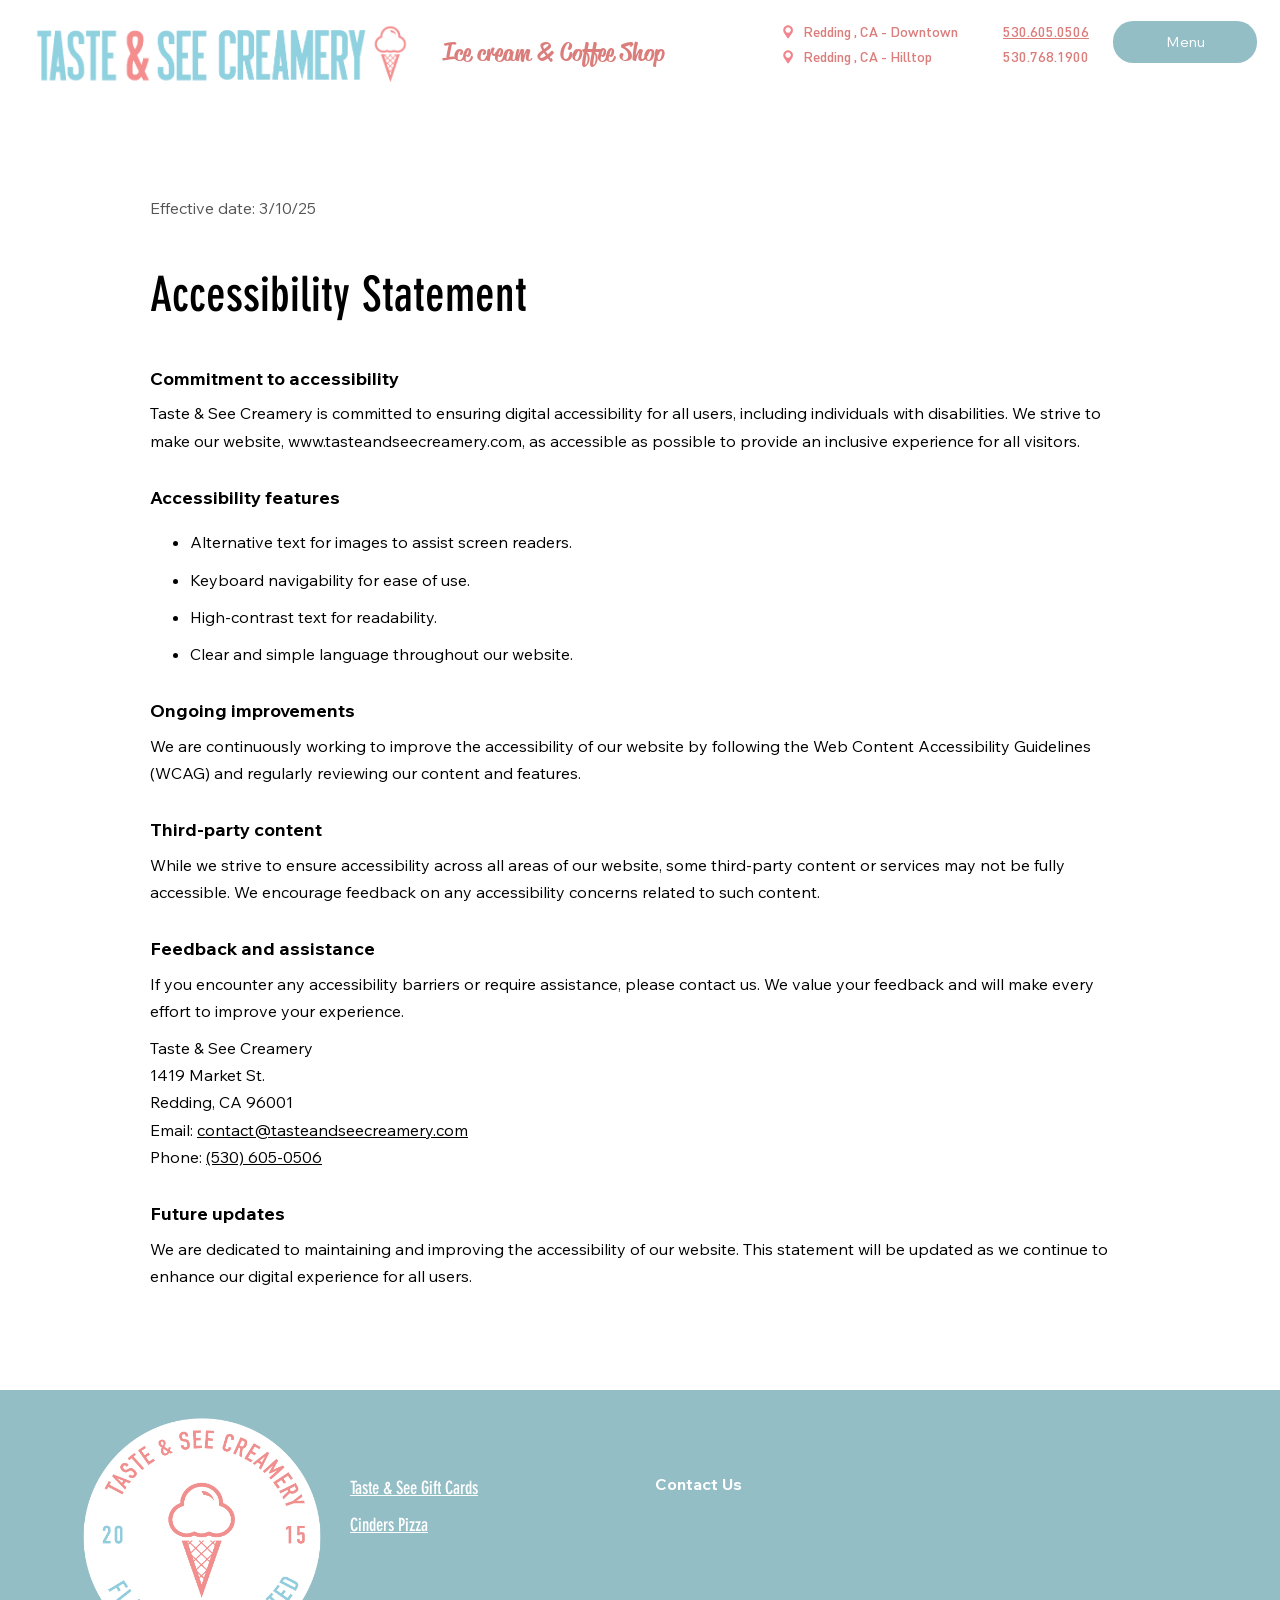
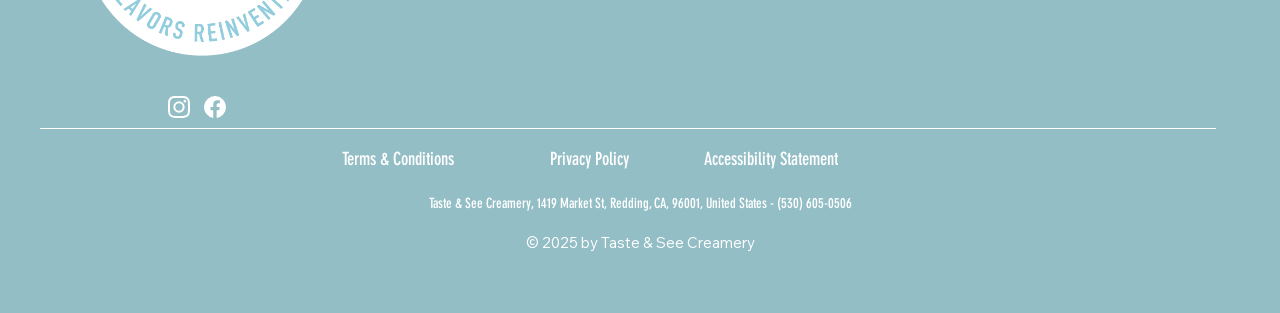
==== accessibility.html @ fcf1e61f "Taste & See Creamery website Co-Authored-By: Claude Fable 5.1 <noreply@anthropic.com>" ====
<!DOCTYPE html>
<html lang="en">
<head>
<meta charset="utf-8">
<meta name="viewport" content="width=device-width, initial-scale=1">
<title>Accessibility Statement | Taste &amp; See Creamery</title>
<link rel="icon" href="img/wix/86af10_9a9928d411ac4c358d7d8c11720d2259~mv2.png">
<link rel="stylesheet" href="css/style.css">
</head>
<body>
<header class="hdr">
  <a class="hdr__logo" href="index.html"><img src="img/wix/86af10_097263746ddf41e6ac3318689db010c1~mv2.png" alt="Taste &amp; See Creamery"></a>
  <p class="hdr__tag">Ice cream &amp; Coffee Shop</p>
  <ul class="hdr__locs">
    <li><img src="img/wix/86af10_3991dd9231b14ca2b94804d29038016c~mv2.png" alt=""><span class="name">Redding , CA - Downtown</span><a class="tel tel--u" href="tel:+15306050506">530.605.0506</a></li>
    <li><img src="img/wix/86af10_3991dd9231b14ca2b94804d29038016c~mv2.png" alt=""><span class="name">Redding , CA - Hilltop</span><a class="tel" href="tel:+15307681900">530.768.1900</a></li>
  </ul>
  <a class="hdr__menu" href="index.html#flavors">Menu</a>
</header>
<div class="spacer" id="top"></div>

<main class="legal">
    <p class="eff">Effective date: 3/10/25</p>
    <h1>Accessibility Statement</h1>

    <h2>Commitment to accessibility</h2>
    <p>Taste &amp; See Creamery is committed to ensuring digital accessibility for all users, including individuals with disabilities. We strive to make our website, www.tasteandseecreamery.com, as accessible as possible to provide an inclusive experience for all visitors.</p>

    <h2>Accessibility features</h2>
    <ul>
      <li>Alternative text for images to assist screen readers.</li>
      <li>Keyboard navigability for ease of use.</li>
      <li>High-contrast text for readability.</li>
      <li>Clear and simple language throughout our website.</li>
    </ul>

    <h2>Ongoing improvements</h2>
    <p>We are continuously working to improve the accessibility of our website by following the Web Content Accessibility Guidelines (WCAG) and regularly reviewing our content and features.</p>

    <h2>Third-party content</h2>
    <p>While we strive to ensure accessibility across all areas of our website, some third-party content or services may not be fully accessible. We encourage feedback on any accessibility concerns related to such content.</p>

    <h2>Feedback and assistance</h2>
    <p>If you encounter any accessibility barriers or require assistance, please contact us. We value your feedback and will make every effort to improve your experience.</p>
    <p>Taste &amp; See Creamery<br>1419 Market St.<br>Redding, CA 96001<br>Email: <a href="mailto:contact@tasteandseecreamery.com">contact@tasteandseecreamery.com</a><br>Phone: <a href="tel:+15306050506">(530) 605-0506</a></p>

    <h2>Future updates</h2>
    <p>We are dedicated to maintaining and improving the accessibility of our website. This statement will be updated as we continue to enhance our digital experience for all users.</p>
  </main>
<footer class="ftr">
  <img class="ftr__logo" src="img/wix/86af10_9a9928d411ac4c358d7d8c11720d2259~mv2.png" alt="Taste &amp; See Creamery, est. 2015, flavors reinvented">
  <ul class="ftr__links">
    <li><a href="https://order.toasttab.com/egiftcards/taste-and-sea-creamery-downtown-new-1419-market-street">Taste &amp; See Gift Cards</a></li>
    <li><a href="http://www.cinderspizza.com">Cinders Pizza</a></li>
  </ul>
  <a class="ftr__contact" href="mailto:contact@tasteandseecreamery.com">Contact Us</a>
  <div class="ftr__social">
    <a href="https://www.instagram.com/tasteandseecreamery" aria-label="Instagram"><svg viewBox="0 0 24 24"><path d="M12 2.2c3.2 0 3.6 0 4.8.1 1.2.1 1.8.2 2.2.4.6.2 1 .5 1.4.9.4.4.7.8.9 1.4.2.4.4 1 .4 2.2.1 1.3.1 1.6.1 4.8s0 3.6-.1 4.8c-.1 1.2-.2 1.8-.4 2.2-.2.6-.5 1-.9 1.4-.4.4-.8.7-1.4.9-.4.2-1 .4-2.2.4-1.3.1-1.6.1-4.8.1s-3.6 0-4.8-.1c-1.2-.1-1.8-.2-2.2-.4-.6-.2-1-.5-1.4-.9-.4-.4-.7-.8-.9-1.4-.2-.4-.4-1-.4-2.2C2.2 15.6 2.2 15.2 2.2 12s0-3.6.1-4.8c.1-1.2.2-1.8.4-2.2.2-.6.5-1 .9-1.4.4-.4.8-.7 1.4-.9.4-.2 1-.4 2.2-.4C8.4 2.2 8.8 2.2 12 2.2M12 0C8.7 0 8.3 0 7.1.1 5.8.1 4.9.3 4.1.6c-.8.3-1.5.7-2.1 1.4C1.3 2.6.9 3.3.6 4.1.3 4.9.1 5.8.1 7.1 0 8.3 0 8.7 0 12s0 3.7.1 4.9c.1 1.3.3 2.2.6 2.9.3.8.7 1.5 1.4 2.1.7.7 1.3 1.1 2.1 1.4.8.3 1.6.5 2.9.6C8.3 24 8.7 24 12 24s3.7 0 4.9-.1c1.3-.1 2.2-.3 2.9-.6.8-.3 1.5-.7 2.1-1.4.7-.7 1.1-1.3 1.4-2.1.3-.8.5-1.6.6-2.9.1-1.2.1-1.6.1-4.9s0-3.7-.1-4.9c-.1-1.3-.3-2.2-.6-2.9-.3-.8-.7-1.5-1.4-2.1C21.4 1.3 20.7.9 19.9.6 19.1.3 18.2.1 16.9.1 15.7 0 15.3 0 12 0zm0 5.8a6.2 6.2 0 1 0 0 12.4 6.2 6.2 0 0 0 0-12.4zM12 16a4 4 0 1 1 0-8 4 4 0 0 1 0 8zm6.4-11.8a1.4 1.4 0 1 0 0 2.9 1.4 1.4 0 0 0 0-2.9z"/></svg></a>
    <a href="https://www.facebook.com/tasteandseecreamery" aria-label="Facebook"><svg viewBox="0 0 24 24"><path d="M24 12a12 12 0 1 0-13.9 11.9v-8.4H7.1V12h3V9.4c0-3 1.8-4.7 4.5-4.7 1.3 0 2.7.2 2.7.2v3h-1.5c-1.5 0-2 .9-2 1.9V12h3.3l-.5 3.5h-2.8v8.4A12 12 0 0 0 24 12z"/></svg></a>
  </div>
  <div class="ftr__rule"></div>
  <a class="ftr__legal" style="left:342rem" href="terms.html">Terms &amp; Conditions</a>
  <a class="ftr__legal" style="left:550rem" href="privacy.html">Privacy Policy</a>
  <a class="ftr__legal" style="left:704rem" href="accessibility.html">Accessibility Statement</a>
  <p class="ftr__addr">Taste &amp; See Creamery, 1419 Market St, Redding, CA, 96001, United States - (530) 605-0506</p>
  <p class="ftr__copy">© 2025 by Taste &amp; See Creamery</p>
</footer>

</body>
</html>
---- css/style.css ----
/* Taste & See Creamery — faithful rebuild of the Wix site.
   Desktop values are measured from the live site at 1280px wide and written in
   rem with 1rem = 1px at 1280px (root font-size scales with the viewport, the
   way the Wix site does). The phone layout (≤750px) uses 1rem = 1px at 375px. */

@font-face { font-family: 'DIN Pro'; src: url(../fonts/dinpromedium.woff2) format('woff2'); font-display: swap; }
@font-face { font-family: 'DIN Neuzeit'; src: url(../fonts/dinneuzeit-latin.woff2) format('woff2'); font-display: swap; }
@font-face { font-family: 'Reklame Script'; src: url(../fonts/reklamescript-latin.woff2) format('woff2'); font-display: swap; }
@font-face { font-family: 'Belinda'; src: url(../fonts/belinda.woff2) format('woff2'); font-display: swap; }
@font-face { font-family: 'Madefor Text'; src: url(../fonts/madefor-text.woff2) format('woff2'); font-weight: 400 700; font-display: swap; }
@font-face { font-family: 'Madefor Display'; src: url(../fonts/madefor-display.woff2) format('woff2'); font-weight: 400 700; font-display: swap; }

:root {
  --pink: #DA7D7B;
  --teal: #93BEC6;
  --brown: #401D07;
  --ink: #120700;
  --grad: linear-gradient(110deg, #DA7D7B 12.6%, rgba(147,190,198,0.43) 99%);
  --grad-strong: linear-gradient(110deg, #DA7D7B 12.6%, rgba(147,190,198,0.91) 99%);
  --script: 'Reklame Script', cursive;
  --din: 'DIN Pro', 'Madefor Text', sans-serif;
  --dinn: 'DIN Neuzeit', 'Oswald', sans-serif;
  --text: 'Madefor Text', Arial, sans-serif;
  --display: 'Madefor Display', 'Madefor Text', Arial, sans-serif;
}

html { font-size: calc(100vw / 1280); scroll-behavior: smooth; }
*, *::before, *::after { box-sizing: border-box; }
body { margin: 0; background: #fff; color: #000; font-family: var(--text); -webkit-font-smoothing: antialiased; overflow-x: hidden; }
img, video { display: block; }
a { color: inherit; }
.abs { position: absolute; }
.cover { position: absolute; inset: 0; width: 100%; height: 100%; object-fit: cover; }
.band { position: relative; overflow: hidden; width: 100%; }
.shadow { text-shadow: 0 1px 2px rgba(0,0,0,0.08); }

/* Script headings with the pink→teal gradient fill */
.grad-text {
  font-family: var(--script); font-weight: 400; line-height: 1.1; white-space: nowrap;
  background: var(--grad); -webkit-background-clip: text; background-clip: text; color: transparent;
}

/* ---------- Header ---------- */
.hdr { position: fixed; top: 0; left: 0; right: 0; z-index: 50; height: 135rem; background: #fff; }
.hdr__logo { position: absolute; left: 31rem; top: 21rem; width: 381rem; height: 66rem; }
.hdr__logo img { width: 100%; height: 100%; object-fit: contain; }
.hdr__tag { position: absolute; left: 422rem; top: 37rem; width: 263rem; margin: 0; font-family: var(--script); font-size: 25.3rem; line-height: 32.9rem; color: var(--pink); text-align: center; }
.hdr__locs { position: absolute; left: 779rem; top: 21rem; width: 310rem; margin: 0; padding: 0; list-style: none; }
.hdr__locs li { position: relative; height: 20rem; margin-bottom: 5rem; font-family: var(--din); font-size: 14.2rem; line-height: 19.9rem; color: var(--pink); }
.hdr__locs img { position: absolute; left: 0; top: 2rem; width: 18rem; height: 18rem; }
.hdr__locs .name { position: absolute; left: 24rem; top: 3rem; white-space: nowrap; }
.hdr__locs .tel { position: absolute; right: 0; top: 3rem; text-decoration: none; }
.hdr__locs .tel--u { text-decoration: underline; }
.hdr__menu { position: absolute; left: 1113rem; top: 21rem; width: 144rem; height: 42rem; border-radius: 20.2rem; background: var(--teal); color: #fff; font-family: var(--text); font-size: 14.2rem; line-height: 42rem; text-align: center; text-decoration: none; }
.spacer { height: 135rem; }

/* ---------- Hero ---------- */
.hero { height: 720rem; }
.hero__wave { position: absolute; left: 0; top: 0; width: 100%; height: 61rem; z-index: 2; }
.hero__special { position: absolute; left: 19rem; bottom: 22rem; width: 399rem; height: 215rem; border: 6rem solid var(--teal); border-radius: 16rem; overflow: hidden; z-index: 2; }
.hero__special img { width: 100%; height: 100%; object-fit: cover; }
.hero__m { display: none; }

/* ---------- Scoops band ---------- */
.scoops { height: 435rem; }
.scoops__h { position: absolute; left: 376rem; top: 60rem; width: 725rem; height: 80rem; margin: 0; font-size: 66rem; line-height: 80rem; text-align: center; }
.scoops__row { position: absolute; left: 0; top: 0; width: 100%; height: 100%; }
.scoops__row img { position: absolute; object-fit: cover; }

/* ---------- Photo slider ---------- */
.slider { height: 615rem; }
.slider__track { position: absolute; inset: 0; display: flex; transition: transform .8s ease; }
.slider__track img { flex: 0 0 100%; width: 100%; height: 100%; object-fit: cover; }
.slider__wave { position: absolute; left: 0; top: 0; width: 100%; height: 55rem; z-index: 2; }
.slider__next { position: absolute; left: 1207rem; top: 283rem; width: 34rem; height: 34rem; padding: 0; border: 0; border-radius: 50%; background: rgba(255,255,255,0.85); cursor: pointer; z-index: 3; }
.slider__next::after { content: ''; position: absolute; left: 10rem; top: 11rem; width: 10rem; height: 10rem; border-right: 2rem solid #333; border-top: 2rem solid #333; transform: rotate(45deg); }
.stripe { position: absolute; left: 0; width: 100%; z-index: 2; }
.stripe--teal { background: var(--teal); }
.stripe--pink { background: var(--pink); }
.slider .stripe { height: 24rem; }
.slider .stripe--teal { top: 537rem; }
.slider .stripe--pink { top: 566rem; }

/* ---------- Flights ---------- */
.flights { height: 603rem; }
.flights__h { position: absolute; left: 432rem; top: 122rem; width: 769rem; height: 89rem; margin: 0; font-size: 72rem; line-height: 89rem; text-align: center; }
.flights__sub { position: absolute; left: 564rem; top: 234rem; width: 463rem; margin: 0; font-family: var(--din); font-size: 32.4rem; line-height: 45.4rem; color: var(--teal); text-align: center; }
.flights__img { position: absolute; left: -24rem; top: 67rem; width: 1280rem; height: auto; }

/* ---------- Kids video ---------- */
.kids { height: 647rem; }
.torn { position: absolute; left: 0; width: 100%; height: 50rem; z-index: 2; }
.torn--top { top: 0; }
.torn--bottom { bottom: 0; }

/* ---------- Flavors ---------- */
.flavors { height: 639rem; }
.flavors__h { position: absolute; left: 231rem; top: 35rem; width: 301rem; height: 83rem; margin: 0; font-size: 68rem; line-height: 83rem; text-align: left; }
.flavors__list { position: absolute; left: 231rem; top: 135rem; width: 461rem; margin: 0; padding: 0; list-style: none; font-family: var(--text); font-size: 16.8rem; line-height: 26.9rem; color: #000; }
.flavors__p { position: absolute; left: 231rem; width: 461rem; margin: 0; font-family: var(--text); font-size: 16.8rem; line-height: 26.9rem; color: #000; }
.flavors__p--1 { top: 459rem; }
.flavors__p--2 { top: 510rem; }
.flavors__cone { position: absolute; left: 692rem; top: 43rem; width: 369rem; height: 552rem; object-fit: cover; }

/* ---------- Logo strip + stripes ---------- */
.logostrip { height: 181rem; background: #000; }
.stripes { height: 68rem; background: #fff; }
.stripes .stripe { height: 24rem; }
.stripes .stripe--teal { top: 8rem; }
.stripes .stripe--pink { top: 37rem; }

/* ---------- Coffee ---------- */
.coffee { height: 209rem; background: var(--brown); }
.coffee__word { position: absolute; left: 30rem; top: 27rem; margin: 0; font-family: var(--dinn); font-size: 131.9rem; line-height: 158.3rem; color: #fff; white-space: nowrap; z-index: 2; }
.coffee__marq { position: absolute; left: 0; top: 45rem; width: 100%; height: 158rem; overflow: hidden; }
.coffee__marq span { position: absolute; left: 100%; top: 0; margin: 0; font-family: var(--dinn); font-size: 131.6rem; line-height: 158rem; color: var(--pink); white-space: nowrap; animation: marq 14s linear infinite; }
@keyframes marq { from { transform: translateX(0); } to { transform: translateX(calc(-100% - 100vw)); } }

/* ---------- Workspace ---------- */
.work { height: 677rem; }
.work__box { position: absolute; left: 598rem; top: 102rem; width: 646rem; height: 223rem; border: 9rem solid var(--teal); border-radius: 20.4rem; background: rgba(249,242,227,0.3); }
.work__l1 { position: absolute; right: 117rem; top: 46rem; margin: 0; font-family: var(--din); font-size: 51.8rem; line-height: 62.1rem; color: #fff; white-space: nowrap; text-align: right; }
.work__l1 s { color: #6E6E6E; }
.work__l2 { position: absolute; right: 35rem; top: 107rem; margin: 0; font-family: 'Sarina', cursive; font-size: 43.7rem; line-height: 56.8rem; color: var(--pink); white-space: nowrap; text-shadow: 0 2rem 4rem rgba(0,0,0,0.18); }

/* ---------- Gift cards ---------- */
.gift { height: 500rem; background: linear-gradient(90deg, #93BEC6 0%, #DA7D7B 100%); }
.gift__bg { opacity: 0.45; mix-blend-mode: luminosity; }
.gift__h { position: absolute; left: 80rem; top: 92rem; width: 445rem; margin: 0; font-family: var(--dinn); font-size: 65.8rem; line-height: 78.9rem; color: #fff; text-transform: uppercase; text-shadow: 0 2rem 6rem rgba(0,0,0,0.15); }
.gift__sub { position: absolute; left: 80rem; top: 332rem; margin: 0; font-family: var(--dinn); font-size: 55rem; line-height: 66rem; color: #fff; white-space: nowrap; text-shadow: 0 2rem 6rem rgba(0,0,0,0.15); }
.gift__card { position: absolute; left: 598rem; top: -110rem; width: 540rem; height: 540rem; object-fit: contain; filter: drop-shadow(0 8rem 16rem rgba(0,0,0,0.2)); }
.gift__btn { position: absolute; left: 743rem; top: 382rem; width: 252rem; height: 55rem; border: 3rem solid #fff; border-radius: 30.4rem; background: #fff; color: var(--teal); font-family: var(--display); font-weight: 700; font-size: 20.3rem; line-height: 49rem; text-align: center; text-decoration: none; letter-spacing: 0.5rem; }

/* ---------- Reviews ---------- */
.reviews { height: 944rem; }
.reviews__h { position: absolute; left: 305rem; top: 122rem; width: 671rem; height: 85rem; margin: 0; font-size: 66rem; line-height: 85rem; text-align: center; }
.reviews__wave { position: absolute; left: 0; top: 262rem; width: 100%; height: 130rem; }
.reviews__cones { position: absolute; left: 388rem; top: 218rem; display: flex; gap: -8rem; }
.reviews__cones img { width: 109rem; height: 163rem; object-fit: cover; margin-right: -8rem; }
.reviews__card { position: absolute; left: 303rem; top: 402rem; width: 673rem; height: 487rem; border: 1rem solid var(--teal); border-radius: 20rem; background: linear-gradient(90deg, rgba(147,190,198,0.11) 0%, rgba(147,190,198,0.024) 100%); overflow: hidden; }
.reviews__slide { position: absolute; inset: 0; opacity: 0; transition: opacity .6s ease; }
.reviews__slide.is-on { opacity: 1; }
.reviews__slide p { position: absolute; left: 27rem; top: 33rem; width: 607rem; margin: 0; font-family: 'Corben', serif; font-size: 25rem; line-height: 35rem; color: var(--ink); }
.reviews__slide cite { position: absolute; right: 28rem; top: 281rem; font-family: 'Belinda', cursive; font-style: normal; font-size: 30rem; line-height: 42rem; color: #000; }
.reviews__nav { position: absolute; left: 0; width: 100%; top: 889rem; height: 24rem; text-align: center; }
.reviews__nav button { position: absolute; top: 0; width: 24rem; height: 24rem; padding: 0; border: 1rem solid #333; border-radius: 50%; background: rgba(255,255,255,0.7); cursor: pointer; }
.reviews__nav button::after { content: ''; position: absolute; top: 7rem; width: 7rem; height: 7rem; border-top: 1.5rem solid #333; border-right: 1.5rem solid #333; }
.reviews__prev { left: 576rem; } .reviews__prev::after { left: 9rem; transform: rotate(-135deg); }
.reviews__next { left: 678rem; } .reviews__next::after { left: 6rem; transform: rotate(45deg); }
.stripes2 { height: 50rem; }
.stripes2 .stripe { height: 25rem; }
.stripes2 .stripe--pink { top: 0; }
.stripes2 .stripe--teal { top: 25rem; }

/* ---------- Friends + footer ---------- */
.friends { height: 610rem; }
.friends__curve { position: absolute; left: 0; bottom: -1rem; width: 100%; height: 113rem; z-index: 2; }
.ftr { position: relative; height: 523rem; background: var(--teal); color: #fff; }
.ftr__logo { position: absolute; left: 64rem; top: 0; width: 276rem; height: 294rem; object-fit: contain; }
.ftr__links { position: absolute; left: 350rem; top: 87rem; margin: 0; padding: 0; list-style: none; font-family: var(--dinn); font-size: 18.2rem; line-height: 23.7rem; }
.ftr__links li { margin-bottom: 13rem; }
.ftr__contact { position: absolute; left: 655rem; top: 82rem; font-family: var(--text); font-weight: 700; font-size: 16rem; line-height: 25.6rem; text-decoration: none; }
.ftr__social { position: absolute; left: 168rem; top: 306rem; display: flex; gap: 14rem; }
.ftr__social a { display: block; width: 22rem; height: 22rem; }
.ftr__social svg { width: 100%; height: 100%; fill: #fff; }
.ftr__rule { position: absolute; left: 40rem; top: 338rem; width: 1176rem; height: 1rem; background: #fff; }
.ftr__legal { position: absolute; top: 358rem; margin: 0; font-family: var(--dinn); font-size: 18.2rem; line-height: 23.7rem; text-decoration: none; }
.ftr__addr { position: absolute; left: 0; width: 100%; top: 405rem; margin: 0; font-family: var(--dinn); font-size: 14.2rem; line-height: 18.4rem; text-align: center; }
.ftr__copy { position: absolute; left: 0; width: 100%; top: 443rem; margin: 0; font-family: var(--text); font-size: 15rem; line-height: 20rem; text-align: center; }

/* ---------- Legal pages ---------- */
.legal { padding: 60rem 0 90rem; max-width: 980rem; margin: 0 auto; font-family: var(--text); font-size: 16rem; line-height: 1.7; color: #000; }
.legal h1 { font-family: var(--dinn); font-size: 48rem; margin: 0 0 8rem; color: #000; font-weight: 400; }
.legal .eff { color: #555; margin: 0 0 32rem; }
.legal h2 { font-family: var(--text); font-weight: 700; font-size: 18rem; margin: 28rem 0 6rem; }
.legal p, .legal li { margin: 0 0 10rem; }

/* =====================================================================
   Phone layout — measured from the Wix mobile layout at 375px wide.
   ===================================================================== */
@media (max-width: 750px) {
  html { font-size: calc(100vw / 375); }

  /* Wix orders the phone layout differently from desktop */
  main { display: flex; flex-direction: column; }
  .hero { order: 1; } .scoops { order: 2; } .slider { order: 3; } .logostrip { order: 4; }
  .flights { order: 5; } .flavors { order: 6; } .coffee { order: 7; } .stripes { order: 8; }
  .work { order: 9; } .gift { order: 10; } .kids { order: 11; } .reviews { order: 12; }
  .stripes2 { order: 13; } .friends { order: 14; }
  .hdr { height: 77rem; }
  .hdr__logo { left: 110rem; top: 13rem; width: 156rem; height: 28rem; }
  .hdr__tag { left: 109rem; top: 45rem; width: 157rem; font-size: 12rem; line-height: 16rem; }
  .hdr__locs { display: none; }
  .hdr__menu { left: 286rem; top: 15rem; width: 77rem; height: 30rem; border-radius: 20rem; font-size: 16rem; line-height: 30rem; }
  .spacer { height: 77rem; }

  .hero { height: 794rem; }
  .hero__wave { height: 40rem; }
  .hero__special { left: 10rem; top: 70rem; bottom: auto; width: 235rem; height: 127rem; border-width: 2rem; border-radius: 5rem; }
  .hero__m { display: block; }
  .hero__locs { position: absolute; left: 9rem; top: 489rem; width: 224rem; margin: 0; padding: 0; list-style: none; z-index: 2; }
  .hero__locs li { position: relative; height: 39rem; margin-bottom: 5rem; font-family: var(--din); font-size: 14rem; line-height: 17rem; color: #fff; }
  .hero__locs img { position: absolute; left: 0; top: 11rem; width: 16rem; height: 16rem; }
  .hero__locs .name { position: absolute; left: 24rem; top: 3rem; width: 100rem; }
  .hero__locs .tel { position: absolute; right: 0; top: 12rem; color: #fff; text-decoration: none; }
  .hero__pizza { position: absolute; left: 14rem; top: 666rem; width: 155rem; margin: 0; font-family: var(--dinn); font-size: 16rem; line-height: 21rem; color: #fff; text-align: right; z-index: 2; }
  .hero__cinders { position: absolute; left: 180rem; top: 625rem; width: 135rem; height: 135rem; object-fit: contain; z-index: 2; }

  .scoops { height: 200rem; }
  .scoops__h { left: -16rem; top: 48rem; width: 407rem; height: 40rem; font-size: 27rem; line-height: 40rem; }
  .slider { height: 283rem; }
  .slider__wave { height: 25rem; }
  .slider__next { left: 330rem; top: 125rem; width: 28rem; height: 28rem; }
  .slider__next::after { left: 8rem; top: 9rem; width: 8rem; height: 8rem; }
  .slider .stripe { height: 7rem; }
  .slider .stripe--teal { top: 260rem; }
  .slider .stripe--pink { top: 269rem; }

  .flights { height: 177rem; }
  .flights__h { left: 120rem; top: 32rem; width: 227rem; height: 46rem; font-size: 24rem; line-height: 46rem; }
  .flights__sub { left: 120rem; top: 70rem; width: 227rem; font-size: 10rem; line-height: 14rem; }
  .flights__img { left: -7rem; top: 42rem; width: 375rem; height: auto; }

  .kids { height: 189rem; }
  .torn { height: 16rem; }

  .flavors { height: 464rem; }
  .flavors__h { left: 31rem; top: 10rem; width: 303rem; height: 50rem; font-size: 40rem; line-height: 50rem; }
  .flavors__list { left: 35rem; top: 76rem; width: 299rem; font-size: 14rem; line-height: 22.4rem; }
  .flavors__p { left: 35rem; width: 299rem; font-size: 14rem; line-height: 22.4rem; }
  .flavors__p--1 { top: 345rem; }
  .flavors__p--2 { top: 411rem; }
  .flavors__cone { display: none; }

  .logostrip { height: 53rem; }
  .stripes { height: 20rem; }
  .stripes .stripe { height: 7rem; }
  .stripes .stripe--teal { top: 2rem; }
  .stripes .stripe--pink { top: 11rem; }

  .coffee { height: 61rem; }
  .coffee__word { left: 12rem; top: 7rem; font-size: 39rem; line-height: 46rem; }
  .coffee__marq { top: 7rem; height: 46rem; }
  .coffee__marq span { font-size: 39rem; line-height: 46rem; }

  .work { height: 457rem; }
  .work__box { left: 102rem; top: 18rem; width: 258rem; height: 89rem; border-width: 3rem; border-radius: 6rem; }
  .work__l1 { right: 9rem; top: 16rem; font-size: 25rem; line-height: 26rem; }
  .work__l2 { right: 9rem; top: 44rem; font-size: 20rem; line-height: 27rem; }

  .gift { height: 218rem; }
  .gift__h { left: 21rem; top: 47rem; width: 182rem; font-size: 27rem; line-height: 32rem; }
  .gift__sub { left: 21rem; top: 134rem; font-size: 24rem; line-height: 28rem; }
  .gift__card { left: 205rem; top: 25rem; width: 158rem; height: 158rem; }
  .gift__btn { display: none; }

  .reviews { height: 686rem; }
  .reviews__h { left: 40rem; top: 128rem; width: 295rem; height: 36rem; font-size: 26rem; line-height: 36rem; }
  .reviews__wave { top: 50rem; height: 70rem; }
  .reviews__cones { left: 22rem; top: 162rem; }
  .reviews__cones img { width: 66rem; height: 99rem; margin-right: 3rem; }
  .reviews__card { left: 80rem; top: 270rem; width: 223rem; height: 286rem; border-radius: 6rem; }
  .reviews__slide p { left: 12rem; top: 7rem; width: 189rem; font-family: Arial, sans-serif; font-weight: 700; font-size: 13rem; line-height: 17rem; }
  .reviews__slide cite { right: 12rem; top: 226rem; font-family: Arial, sans-serif; font-weight: 700; font-size: 14rem; line-height: 16rem; }
  .reviews__nav { top: 600rem; }
  .reviews__prev { left: 163rem; } .reviews__next { left: 188rem; }
  .stripes2 { height: 12rem; }
  .stripes2 .stripe { height: 5rem; }
  .stripes2 .stripe--teal { top: 6rem; }

  .friends { height: 200rem; }
  .friends__curve { height: 36rem; }
  .ftr { height: 445rem; }
  .ftr__logo { left: 18rem; top: 9rem; width: 81rem; height: 86rem; }
  .ftr__links { left: 102rem; top: 26rem; width: 70rem; font-size: 16rem; line-height: 20rem; }
  .ftr__links li { margin-bottom: 9rem; }
  .ftr__contact { left: 192rem; top: 24rem; font-size: 16rem; }
  .ftr__social { left: 250rem; top: 210rem; gap: 18rem; }
  .ftr__social a { width: 52rem; height: 52rem; }
  .ftr__rule { left: 22rem; top: 285rem; width: 331rem; }
  .ftr__legal { top: 228rem; font-size: 10rem; line-height: 12rem; width: 50rem; }
  .ftr__addr { top: 275rem; font-size: 10rem; line-height: 12rem; }
  .ftr__copy { top: 380rem; font-size: 13rem; line-height: 17rem; }
  .legal { padding: 24rem 16rem 48rem; font-size: 14rem; }
  .legal h1 { font-size: 30rem; }
}

@media (prefers-reduced-motion: reduce) {
  .coffee__marq span { animation: none; left: 400rem; }
  .slider__track { transition: none; }
}
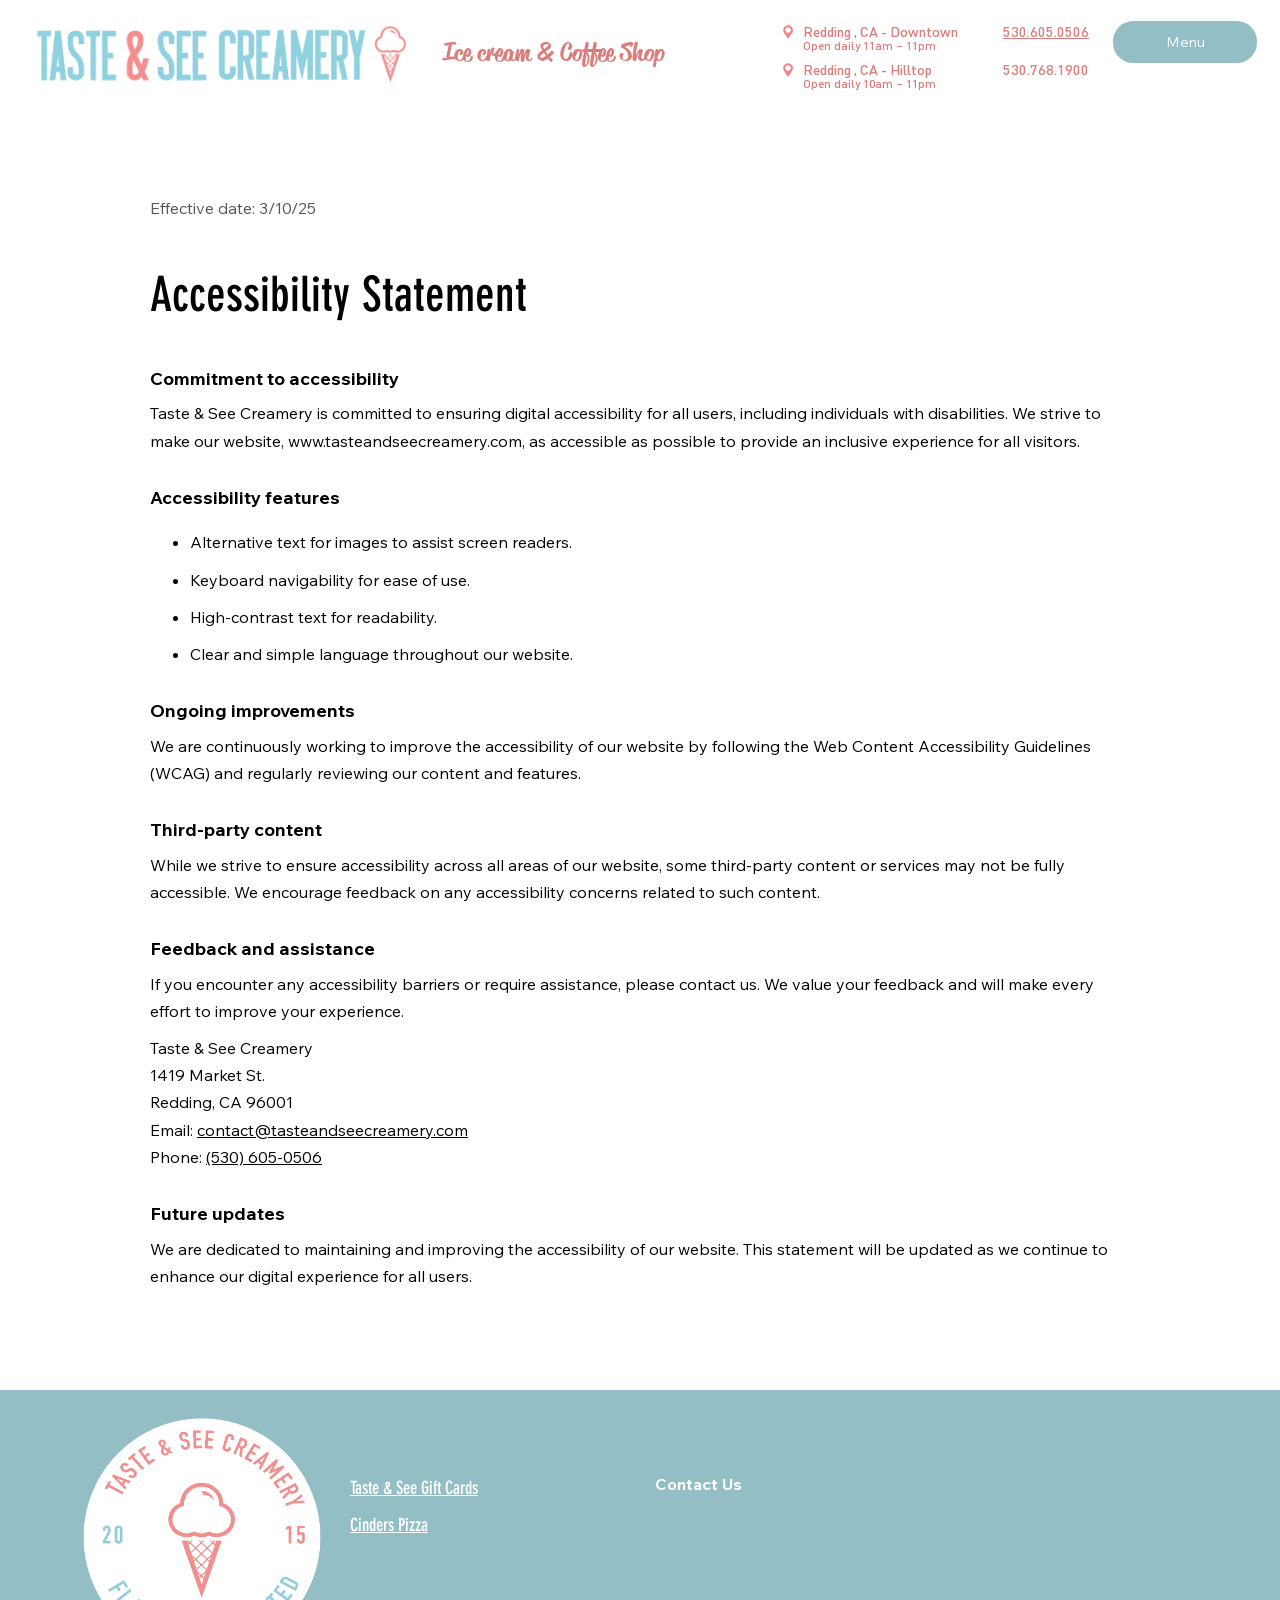
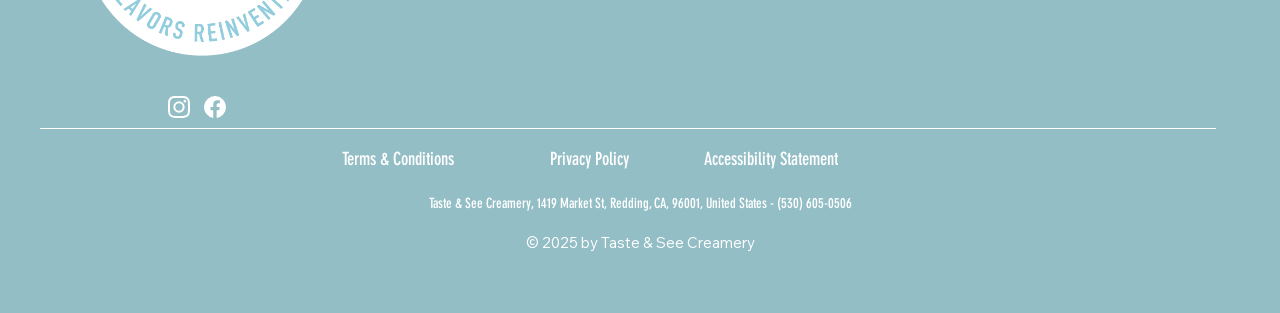
==== commit d7fef285: "Update site hours" ====
--- a/accessibility.html
+++ b/accessibility.html
@@ -12,8 +12,8 @@
   <a class="hdr__logo" href="index.html"><img src="img/wix/86af10_097263746ddf41e6ac3318689db010c1~mv2.png" alt="Taste &amp; See Creamery"></a>
   <p class="hdr__tag">Ice cream &amp; Coffee Shop</p>
   <ul class="hdr__locs">
-    <li><img src="img/wix/86af10_3991dd9231b14ca2b94804d29038016c~mv2.png" alt=""><span class="name">Redding , CA - Downtown</span><a class="tel tel--u" href="tel:+15306050506">530.605.0506</a></li>
-    <li><img src="img/wix/86af10_3991dd9231b14ca2b94804d29038016c~mv2.png" alt=""><span class="name">Redding , CA - Hilltop</span><a class="tel" href="tel:+15307681900">530.768.1900</a></li>
+    <li><img src="img/wix/86af10_3991dd9231b14ca2b94804d29038016c~mv2.png" alt=""><span class="name">Redding , CA - Downtown</span><a class="tel tel--u" href="tel:+15306050506">530.605.0506</a><span class="hrs">Open daily 11am – 11pm</span></li>
+    <li><img src="img/wix/86af10_3991dd9231b14ca2b94804d29038016c~mv2.png" alt=""><span class="name">Redding , CA - Hilltop</span><a class="tel" href="tel:+15307681900">530.768.1900</a><span class="hrs">Open daily 10am – 11pm</span></li>
   </ul>
   <a class="hdr__menu" href="index.html#flavors">Menu</a>
 </header>
--- a/css/style.css
+++ b/css/style.css
@@ -46,11 +46,12 @@
 .hdr__logo img { width: 100%; height: 100%; object-fit: contain; }
 .hdr__tag { position: absolute; left: 422rem; top: 37rem; width: 263rem; margin: 0; font-family: var(--script); font-size: 25.3rem; line-height: 32.9rem; color: var(--pink); text-align: center; }
 .hdr__locs { position: absolute; left: 779rem; top: 21rem; width: 310rem; margin: 0; padding: 0; list-style: none; }
-.hdr__locs li { position: relative; height: 20rem; margin-bottom: 5rem; font-family: var(--din); font-size: 14.2rem; line-height: 19.9rem; color: var(--pink); }
+.hdr__locs li { position: relative; height: 34rem; margin-bottom: 4rem; font-family: var(--din); font-size: 14.2rem; line-height: 19.9rem; color: var(--pink); }
 .hdr__locs img { position: absolute; left: 0; top: 2rem; width: 18rem; height: 18rem; }
 .hdr__locs .name { position: absolute; left: 24rem; top: 3rem; white-space: nowrap; }
 .hdr__locs .tel { position: absolute; right: 0; top: 3rem; text-decoration: none; }
 .hdr__locs .tel--u { text-decoration: underline; }
+.hdr__locs .hrs { position: absolute; left: 24rem; top: 19rem; font-size: 11.5rem; line-height: 14rem; white-space: nowrap; }
 .hdr__menu { position: absolute; left: 1113rem; top: 21rem; width: 144rem; height: 42rem; border-radius: 20.2rem; background: var(--teal); color: #fff; font-family: var(--text); font-size: 14.2rem; line-height: 42rem; text-align: center; text-decoration: none; }
 .spacer { height: 135rem; }
 
@@ -199,10 +200,12 @@
   .hero__special { left: 10rem; top: 70rem; bottom: auto; width: 235rem; height: 127rem; border-width: 2rem; border-radius: 5rem; }
   .hero__m { display: block; }
   .hero__locs { position: absolute; left: 9rem; top: 489rem; width: 224rem; margin: 0; padding: 0; list-style: none; z-index: 2; }
-  .hero__locs li { position: relative; height: 39rem; margin-bottom: 5rem; font-family: var(--din); font-size: 14rem; line-height: 17rem; color: #fff; }
+  .hero__locs li { position: relative; height: 50rem; margin-bottom: 4rem; font-family: var(--din); font-size: 14rem; line-height: 17rem; color: #fff; }
   .hero__locs img { position: absolute; left: 0; top: 11rem; width: 16rem; height: 16rem; }
   .hero__locs .name { position: absolute; left: 24rem; top: 3rem; width: 100rem; }
   .hero__locs .tel { position: absolute; right: 0; top: 12rem; color: #fff; text-decoration: none; }
+  .hero__locs .hrs { position: absolute; right: 0; top: 32rem; font-size: 11rem; line-height: 14rem; white-space: nowrap; }
+  .hero__locs { top: 470rem; }
   .hero__pizza { position: absolute; left: 14rem; top: 666rem; width: 155rem; margin: 0; font-family: var(--dinn); font-size: 16rem; line-height: 21rem; color: #fff; text-align: right; z-index: 2; }
   .hero__cinders { position: absolute; left: 180rem; top: 625rem; width: 135rem; height: 135rem; object-fit: contain; z-index: 2; }
 
